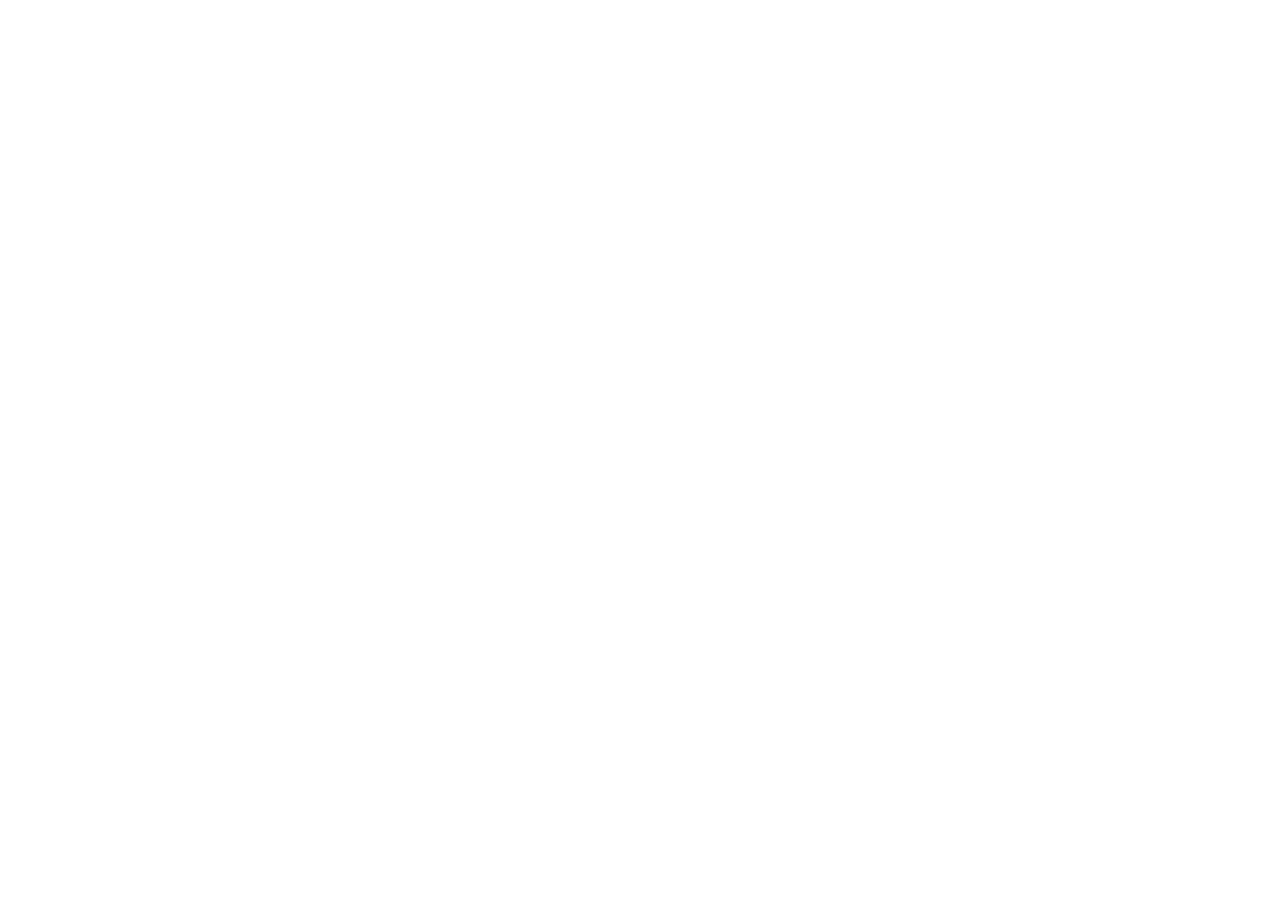
==== natural-falling-effect/index.html @ 8266a97d "直接赞赏" ====
<!DOCTYPE html>
<html lang="en">
  <head>
    <meta charset="UTF-8">
    <link rel="icon" href="/favicon.ico">
    <meta name="viewport" content="width=device-width, initial-scale=1.0">
    <title>Vite App</title>
    <script type="module" crossorigin src="/assets/index-8fbd286a.js"></script>
    <link rel="stylesheet" href="/assets/index-18f2efd0.css">
  </head>
  <body>
    <div id="app"></div>
    
  </body>
</html>
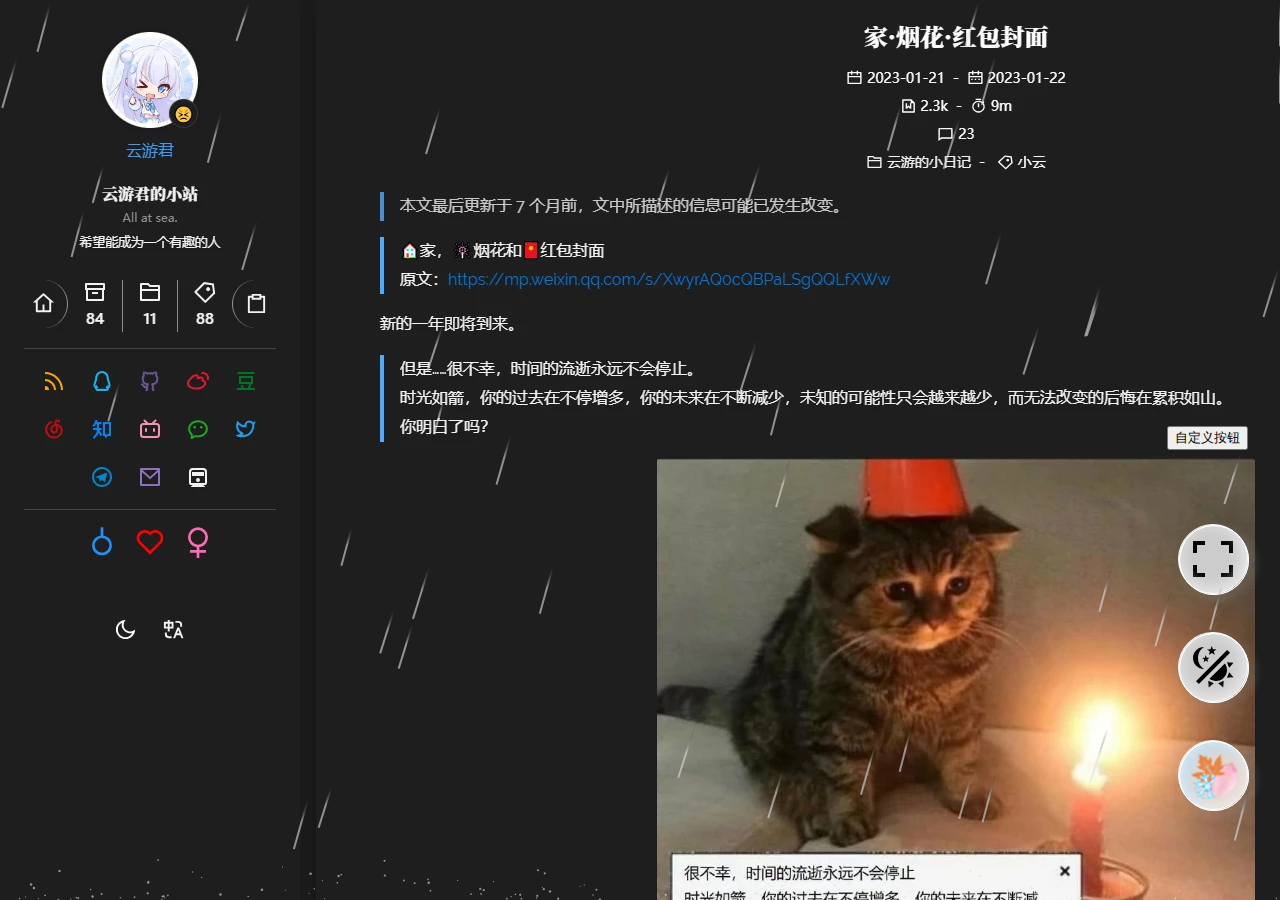
==== commit 50d768b8: "nf demo" ====
--- a/natural-falling-effect/index.html
+++ b/natural-falling-effect/index.html
@@ -2,14 +2,13 @@
 <html lang="en">
   <head>
     <meta charset="UTF-8">
-    <link rel="icon" href="/favicon.ico">
+    <link rel="icon" href="/natural-falling-effect/favicon.ico">
     <meta name="viewport" content="width=device-width, initial-scale=1.0">
     <title>Vite App</title>
-    <script type="module" crossorigin src="/assets/index-8fbd286a.js"></script>
-    <link rel="stylesheet" href="/assets/index-18f2efd0.css">
+    <script type="module" crossorigin src="/natural-falling-effect/assets/index-BqfppdgI.js"></script>
+    <link rel="stylesheet" crossorigin href="/natural-falling-effect/assets/index-B9Bf6IXj.css">
   </head>
   <body>
     <div id="app"></div>
-    
   </body>
 </html>
--- a/natural-falling-effect/assets/index-B9Bf6IXj.css
+++ b/natural-falling-effect/assets/index-B9Bf6IXj.css
@@ -0,0 +1 @@
+.v[data-v-ac98d3d0]{border:2px rgba(205,205,205,.5) solid;border-radius:4px;border:2px rgba(205,205,205,.6) solid;font-family:Times New Roman,Times,serif;font-style:italic;padding:0 .3em!important}.dark .nf-button[data-v-ac98d3d0]{background-color:#ffffffb3}.dark .nf-main[data-v-ac98d3d0]{background-color:#252d38;box-shadow:2px 2px 15px #111;color:#ffffffdb}.dark .option-row[data-v-ac98d3d0]{background-color:#252d38;box-shadow:2px 2px 15px #111;border:1px solid rgba(0,0,0,.2)}.dark .nf-text[data-v-ac98d3d0]{border:1px solid rgba(0,0,0,.7)}.dark .option-col[data-v-ac98d3d0]:after{border-left:2px solid rgba(255,255,255,.5)}.nf-button[data-v-ac98d3d0]{box-sizing:content-box;position:fixed;bottom:10vh;right:2.5vw;height:48px;background-color:#ffffff4d;border-radius:50%;padding:10px;z-index:10;box-shadow:inset 10px 7px 8px 4px #a2d9ff80;border:1px rgb(255,255,255) solid;cursor:pointer}.nf-button[data-v-ac98d3d0]:before{content:"";position:absolute;top:0;left:0;width:100%;height:100%;border-radius:50%;box-shadow:5px 4px 8px 3px #96969633;border:1px rgb(255,255,255) solid}.nf-button[data-v-ac98d3d0]:after{content:"";position:absolute;top:0;left:0;width:100%;height:100%;border-radius:50%;box-shadow:inset -3px -4px 13px 3px #ffffff80;border:1px rgb(255,255,255) solid}.link-list>div>span[data-v-ac98d3d0]{padding-left:.5em}a[data-v-ac98d3d0]{text-decoration:none;color:#1e90ff}.link-list[data-v-ac98d3d0]{margin-top:1em;width:100%}.option-mask[data-v-ac98d3d0]{width:100%;height:180px;position:absolute;top:0;z-index:2;cursor:not-allowed}.nf-text[data-v-ac98d3d0]{font-size:14px;border:1px #ccc solid;border-radius:6px;width:100%;padding:.5rem 1rem;margin:1rem 0}.f-type[data-v-ac98d3d0]:before{content:"⛅"}.f-show[data-v-ac98d3d0]:before{content:"⏱️"}.f-rain[data-v-ac98d3d0]:before{content:"🌧️"}.f-type[data-v-ac98d3d0]:before,.f-show[data-v-ac98d3d0]:before,.f-rain[data-v-ac98d3d0]:before{position:absolute;left:-1.5em;font-size:1.5rem}.nf-container[data-v-ac98d3d0]{position:relative}.nf-main[data-v-ac98d3d0]{position:fixed;box-sizing:border-box;width:750px;left:50vw;top:50vh;transform:translate(-50%,-50%);padding:2em 3em 3em;background-color:#fff;border-radius:10px;box-shadow:2px 2px 15px #aaa;display:flex;flex-direction:column;align-items:center;transition:opacity .2s;opacity:1;z-index:11}.hide[data-v-ac98d3d0]{display:none;opacity:0;transition:opacity .2s}.nf-main[data-v-ac98d3d0]>*{box-sizing:border-box}.btn-list[data-v-ac98d3d0]{display:flex;justify-content:space-around;width:280px;margin:1.5em auto;line-height:1.7em;text-align:center}.btn-list button[data-v-ac98d3d0]{font-size:1rem}.nf-mask[data-v-ac98d3d0]{display:none;opacity:0;position:fixed;top:0;left:0;width:100vw;height:100vh;z-index:5;background-color:#000000b3;transition:opacity .5s}.option-row[data-v-ac98d3d0]{position:relative;width:100%;padding-top:1.5em;margin:1em 0;display:flex;flex-wrap:wrap;justify-content:space-evenly;align-content:space-around;background-color:#fff;border-radius:8px;border:1px solid rgba(255,255,255,.8);box-shadow:1px 1px 10px #ccc}.option-col[data-v-ac98d3d0]{min-height:150px;width:26%;margin:4px 0;box-sizing:border-box;position:relative;padding-left:1.4em}.option-col>div[data-v-ac98d3d0]{padding-left:3px;position:relative}.option-col>div[data-v-ac98d3d0]:first-child{margin-bottom:10px;line-height:1.5em}.option-col[data-v-ac98d3d0]:after{content:"";position:absolute;right:-16px;top:24%;height:56%;width:1px;border-left:2px solid rgba(0,0,0,.2)}.option-col[data-v-ac98d3d0]:last-child:after{content:unset}input[type=number][data-v-ac98d3d0]{margin-left:3px}@media screen and (max-width: 600px){.nf-main[data-v-ac98d3d0]{width:376px;padding:.5em 1.5em;max-height:100%;overflow-y:scroll}.option-row[data-v-ac98d3d0]{padding:1.5em .5em 0}.option-col[data-v-ac98d3d0]{width:50%;flex-grow:1;max-width:60%}.option-col[data-v-ac98d3d0]:after{display:none}.link-list[data-v-ac98d3d0]{margin-top:1em}.link-list>div[data-v-ac98d3d0]{float:none!important;margin-top:4px}br[data-v-ac98d3d0]{display:none}}.sd{position:fixed;right:2.5vw;bottom:50vh}.f{z-index:10;padding:10px;height:48px;position:fixed;right:2.5vw;bottom:34vh;border-radius:50%;background-color:#ccc;border:1px rgb(255,255,255) solid;cursor:pointer}.d{z-index:10;padding:10px;height:48px;position:fixed;right:2.5vw;bottom:22vh;border-radius:50%;background-color:#ccc;border:1px rgb(255,255,255) solid;cursor:pointer}.f:before,.d:before{content:"";position:absolute;top:0;left:0;width:100%;height:100%;border-radius:50%;box-shadow:5px 4px 8px 3px #96969633;border:1px rgb(255,255,255) solid}.f:after,.d:after{content:"";position:absolute;top:0;left:0;width:100%;height:100%;border-radius:50%;box-shadow:inset -3px -4px 13px 3px #ffffff80;border:1px rgb(255,255,255) solid}body{margin:0;background-image:url(/natural-falling-effect/assets/bg-CSApNA7R.webp);width:100%;min-height:100vh}.dark body{background-image:url(/natural-falling-effect/assets/bg2-A1nqqV-k.webp)}
